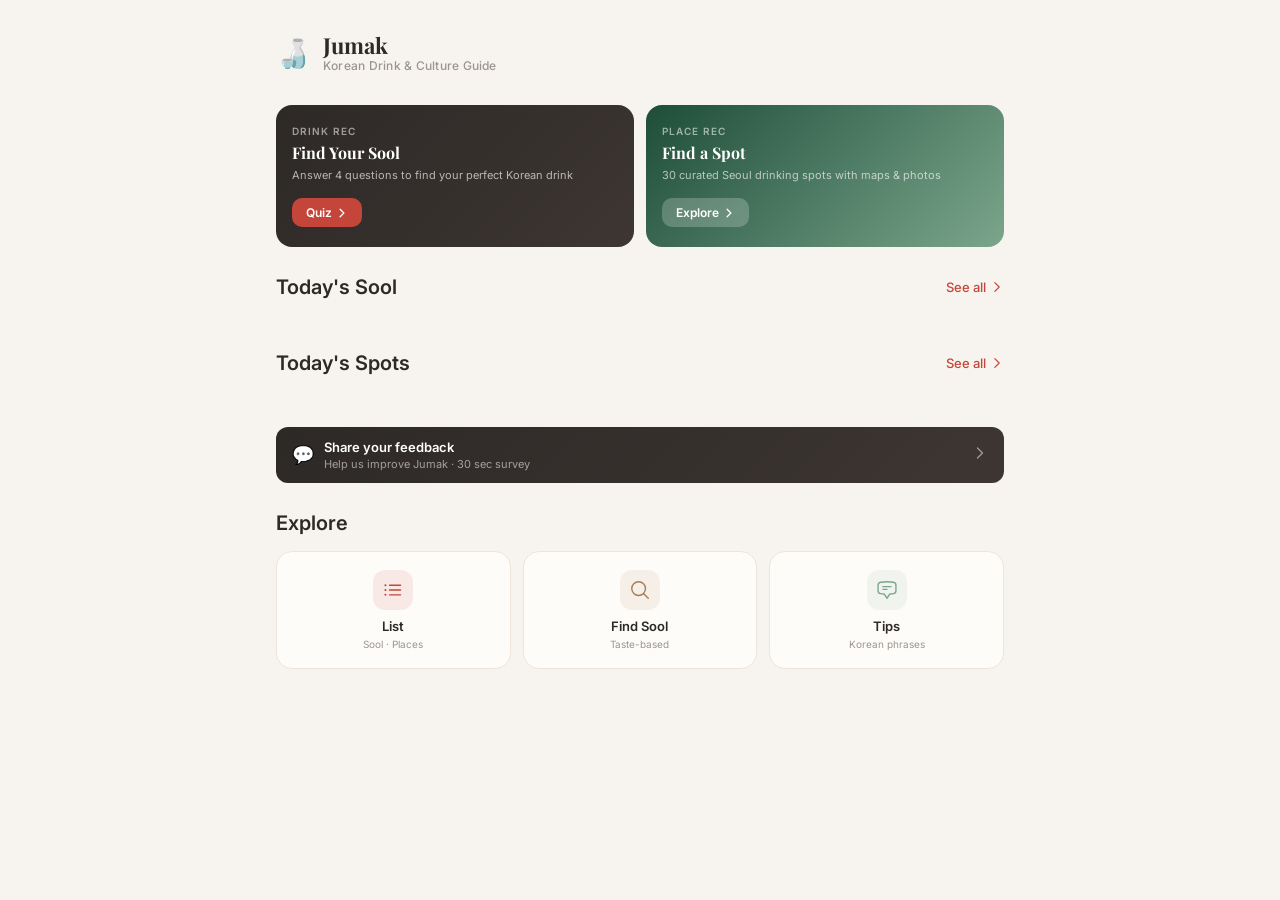
==== index.html @ 4ad9477e "Initial commit: sool-project with Amplitude analytics" ====
<!DOCTYPE html>
<html lang="en">
<head>
  <!-- Amplitude Analytics -->
  <script src="https://cdn.amplitude.com/libs/analytics-browser-2.11.1-min.js.gz"></script>
  <script>
    window.amplitude.init("5c9108f6f1aeab52f56dad94c7fa81e8", { autocapture: true });
  </script>
  <meta charset="UTF-8">
  <meta name="viewport" content="width=device-width, initial-scale=1.0, maximum-scale=1.0, user-scalable=no">
  <title>Jumak - Korean Drink Guide</title>
  <link rel="stylesheet" href="shared.css">
  <style>
    .hero-section {
      padding: 32px 20px 16px;
      display: flex;
      align-items: center;
      gap: 12px;
    }
    .hero-logo { font-size: 28px; line-height: 1; }
    .hero-title {
      font-family: 'Playfair Display', Georgia, serif;
      font-size: 22px; font-weight: 700; line-height: 1.2;
      color: var(--charcoal-900);
    }
    .hero-subtitle {
      font-size: 12px; color: var(--buncheong);
      font-weight: 500; letter-spacing: 0.02em;
    }

    /* CTA 2-col */
    .cta-row {
      display: grid;
      grid-template-columns: 1fr 1fr;
      gap: 12px;
      margin: 16px 20px 28px;
    }
    .cta-card {
      padding: 20px 16px;
      border-radius: 16px;
      color: white;
      text-decoration: none;
      display: block;
      transition: transform 0.15s;
    }
    .cta-card:active { transform: scale(0.97); }
    .cta-sool { background: linear-gradient(135deg, var(--charcoal-900) 0%, #3D3633 100%); }
    .cta-place { background: linear-gradient(135deg, #1E4D38 0%, var(--celadon) 100%); }
    .cta-label {
      font-size: 10px; font-weight: 600;
      text-transform: uppercase; letter-spacing: 0.1em;
      color: rgba(255,255,255,0.55); margin-bottom: 6px;
    }
    .cta-title {
      font-family: 'Playfair Display', Georgia, serif;
      font-size: 16px; font-weight: 700;
      margin-bottom: 5px; line-height: 1.25;
    }
    .cta-desc {
      font-size: 11px; color: rgba(255,255,255,0.65);
      margin-bottom: 14px; line-height: 1.45;
    }
    .cta-btn {
      display: inline-flex; align-items: center; gap: 4px;
      padding: 7px 14px; border-radius: 10px;
      font-size: 12px; font-weight: 600;
    }
    .cta-btn-dark { background: var(--dancheong); color: white; }
    .cta-btn-green { background: rgba(255,255,255,0.22); color: white; }

    /* Sool picks */
    .sool-picks-scroll {
      display: flex; gap: 14px;
      overflow-x: auto; padding: 0 20px 4px;
    }
    .sool-pick-card {
      flex-shrink: 0; width: 160px;
      border-radius: 16px; overflow: hidden;
      background: var(--cream-50);
      border: 1px solid var(--cream-200);
      box-shadow: 0 2px 8px rgba(45,41,38,0.07);
      cursor: pointer;
    }
    .sool-pick-card:active { transform: scale(0.97); }
    .sool-pick-img {
      width: 100%; height: 110px; position: relative;
    }
    .sool-pick-img img {
      position: absolute; inset: 0;
      width: 100%; height: 100%; object-fit: cover;
    }
    .sool-pick-img-fb {
      position: absolute; inset: 0;
      display: flex; align-items: center; justify-content: center;
      font-size: 32px; opacity: 0.28;
    }
    .sool-pick-body { padding: 10px 12px 14px; }
    .sool-pick-cat {
      font-size: 10px; font-weight: 600; color: var(--buncheong);
      text-transform: uppercase; letter-spacing: 0.07em; margin-bottom: 3px;
    }
    .sool-pick-name {
      font-size: 14px; font-weight: 700; color: var(--charcoal-900);
      line-height: 1.3; white-space: nowrap;
      overflow: hidden; text-overflow: ellipsis;
    }
    .sool-pick-abv { margin-top: 7px; }

    /* Place picks */
    .place-picks-scroll {
      display: flex; gap: 14px;
      overflow-x: auto; padding: 0 20px 4px;
    }
    .place-pick-card {
      flex-shrink: 0; width: 220px; aspect-ratio: 4/3;
      border-radius: 16px; overflow: hidden;
      position: relative;
      box-shadow: 0 4px 12px rgba(45,41,38,0.08);
      text-decoration: none; display: block;
    }
    .place-pick-card:active { transform: scale(0.97); }

    /* Feedback banner */
    .feedback-banner {
      display: flex; align-items: center; justify-content: space-between;
      margin: 0 20px 28px;
      padding: 12px 16px;
      border-radius: 12px;
      background: linear-gradient(135deg, var(--charcoal-900) 0%, #3D3633 100%);
      text-decoration: none;
      transition: opacity 0.15s;
    }
    .feedback-banner:active { opacity: 0.85; }
    .feedback-banner-left {
      display: flex; align-items: center; gap: 10px;
    }
    .feedback-banner-icon {
      font-size: 18px; line-height: 1; flex-shrink: 0;
    }
    .feedback-banner-text {
      font-size: 13px; font-weight: 600; color: white; line-height: 1.3;
    }
    .feedback-banner-sub {
      font-size: 11px; color: rgba(255,255,255,0.55); margin-top: 1px;
    }
    .feedback-banner-arrow {
      color: rgba(255,255,255,0.5); flex-shrink: 0;
    }

    /* Quick nav */
    .quick-grid {
      display: grid; grid-template-columns: repeat(3, 1fr);
      gap: 12px; padding: 0 20px;
    }
    .quick-item {
      display: flex; flex-direction: column; align-items: center;
      gap: 8px; padding: 18px 10px;
      background: var(--cream-50); border-radius: 16px;
      border: 1px solid var(--cream-200);
      text-decoration: none; color: var(--charcoal-900);
      transition: box-shadow 0.15s;
    }
    .quick-item:active { box-shadow: 0 4px 12px rgba(45,41,38,0.08); }
    .quick-icon {
      width: 40px; height: 40px; border-radius: 12px;
      display: flex; align-items: center; justify-content: center;
    }
    .quick-label { font-size: 13px; font-weight: 600; }
    .quick-sub { font-size: 10px; color: var(--buncheong); margin-top: -4px; }
  </style>
</head>
<body>
  <div class="page-content">

    <!-- Hero -->
    <section class="hero-section">
      <div class="hero-logo">&#x1F376;</div>
      <div>
        <h1 class="hero-title">Jumak</h1>
        <p class="hero-subtitle">Korean Drink &amp; Culture Guide</p>
      </div>
    </section>

    <!-- CTA cards -->
    <div class="cta-row">
      <a href="sool-finder.html" class="cta-card cta-sool">
        <div class="cta-label">Drink Rec</div>
        <div class="cta-title">Find Your Sool</div>
        <div class="cta-desc">Answer 4 questions to find your perfect Korean drink</div>
        <div class="cta-btn cta-btn-dark">
          Quiz
          <svg width="12" height="12" viewBox="0 0 24 24" fill="none" stroke="currentColor" stroke-width="2.5"><path stroke-linecap="round" stroke-linejoin="round" d="M8.25 4.5l7.5 7.5-7.5 7.5"/></svg>
        </div>
      </a>
      <a href="place-finder.html" class="cta-card cta-place">
        <div class="cta-label">Place Rec</div>
        <div class="cta-title">Find a Spot</div>
        <div class="cta-desc">30 curated Seoul drinking spots with maps &amp; photos</div>
        <div class="cta-btn cta-btn-green">
          Explore
          <svg width="12" height="12" viewBox="0 0 24 24" fill="none" stroke="currentColor" stroke-width="2.5"><path stroke-linecap="round" stroke-linejoin="round" d="M8.25 4.5l7.5 7.5-7.5 7.5"/></svg>
        </div>
      </a>
    </div>

    <!-- 오늘의 술 3가지 -->
    <section style="margin-bottom:32px">
      <div class="section-header">
        <h2>Today's Sool</h2>
        <a href="sool-guide.html">
          See all
          <svg width="14" height="14" viewBox="0 0 24 24" fill="none" stroke="currentColor" stroke-width="2"><path stroke-linecap="round" stroke-linejoin="round" d="M8.25 4.5l7.5 7.5-7.5 7.5"/></svg>
        </a>
      </div>
      <div class="sool-picks-scroll scrollbar-hide" id="sool-picks"></div>
    </section>

    <!-- 오늘의 장소 -->
    <section style="margin-bottom:32px">
      <div class="section-header">
        <h2>Today's Spots</h2>
        <a href="sool-guide.html?tab=places">
          See all
          <svg width="14" height="14" viewBox="0 0 24 24" fill="none" stroke="currentColor" stroke-width="2"><path stroke-linecap="round" stroke-linejoin="round" d="M8.25 4.5l7.5 7.5-7.5 7.5"/></svg>
        </a>
      </div>
      <div class="place-picks-scroll scrollbar-hide" id="place-picks"></div>
    </section>

    <!-- Feedback banner -->
    <a href="https://docs.google.com/forms/d/e/1FAIpQLSf00xsR5KoPyQWagZNErI5hKZoDeNQ90rLkrTSNPR_jAGz5iQ/viewform?usp=dialog" target="_blank" rel="noopener" class="feedback-banner">
      <div class="feedback-banner-left">
        <div class="feedback-banner-icon">💬</div>
        <div>
          <div class="feedback-banner-text">Share your feedback</div>
          <div class="feedback-banner-sub">Help us improve Jumak · 30 sec survey</div>
        </div>
      </div>
      <div class="feedback-banner-arrow">
        <svg width="16" height="16" viewBox="0 0 24 24" fill="none" stroke="currentColor" stroke-width="2"><path stroke-linecap="round" stroke-linejoin="round" d="M8.25 4.5l7.5 7.5-7.5 7.5"/></svg>
      </div>
    </a>

    <!-- 메뉴 바로가기 -->
    <section style="margin-bottom:36px">
      <div class="section-header"><h2>Explore</h2></div>
      <div class="quick-grid">
        <a href="sool-guide.html" class="quick-item">
          <div class="quick-icon" style="background:rgba(196,70,58,0.1)">
            <svg width="22" height="22" viewBox="0 0 24 24" fill="none" stroke="#C4463A" stroke-width="1.5"><path stroke-linecap="round" stroke-linejoin="round" d="M8.25 6.75h12M8.25 12h12m-12 5.25h12M3.75 6.75h.007v.008H3.75V6.75zm.375 0a.375.375 0 11-.75 0 .375.375 0 01.75 0zM3.75 12h.007v.008H3.75V12zm.375 0a.375.375 0 11-.75 0 .375.375 0 01.75 0zm-.375 5.25h.007v.008H3.75v-.008zm.375 0a.375.375 0 11-.75 0 .375.375 0 01.75 0z"/></svg>
          </div>
          <span class="quick-label">List</span>
          <span class="quick-sub">Sool · Places</span>
        </a>
        <a href="sool-finder.html" class="quick-item">
          <div class="quick-icon" style="background:rgba(166,124,82,0.1)">
            <svg width="22" height="22" viewBox="0 0 24 24" fill="none" stroke="#A67C52" stroke-width="1.5"><path stroke-linecap="round" stroke-linejoin="round" d="M21 21l-5.197-5.197m0 0A7.5 7.5 0 105.196 5.196a7.5 7.5 0 0010.607 10.607z"/></svg>
          </div>
          <span class="quick-label">Find Sool</span>
          <span class="quick-sub">Taste-based</span>
        </a>
        <a href="korean-tips.html" class="quick-item">
          <div class="quick-icon" style="background:rgba(123,166,140,0.1)">
            <svg width="22" height="22" viewBox="0 0 24 24" fill="none" stroke="#7BA68C" stroke-width="1.5"><path stroke-linecap="round" stroke-linejoin="round" d="M7.5 8.25h9m-9 3H12m-9.75 1.51c0 1.6 1.123 2.994 2.707 3.227 1.129.166 2.27.293 3.423.379.35.026.67.21.865.501L12 21l2.755-4.133a1.14 1.14 0 01.865-.501 48.172 48.172 0 003.423-.379c1.584-.233 2.707-1.626 2.707-3.228V6.741c0-1.602-1.123-2.995-2.707-3.228A48.394 48.394 0 0012 3c-2.392 0-4.744.175-7.043.513C3.373 3.746 2.25 5.14 2.25 6.741v6.018z"/></svg>
          </div>
          <span class="quick-label">Tips</span>
          <span class="quick-sub">Korean phrases</span>
        </a>
      </div>
    </section>

  </div>

  <script src="shared.js"></script>
  <script>
    document.body.insertAdjacentHTML('beforeend', renderTabBar('home'));

    function shuffle(arr) {
      const a = [...arr];
      for (let i = a.length - 1; i > 0; i--) {
        const j = Math.floor(Math.random() * (i + 1));
        [a[i], a[j]] = [a[j], a[i]];
      }
      return a;
    }

    async function init() {
      const [soolsData, imgData, placesData] = await Promise.all([
        getSools(), getImages(), getPlaces()
      ]);

      // ── 오늘의 술 3가지 (random) ──────────────────────────
      const soolContainer = document.getElementById('sool-picks');
      const randomSools = shuffle(soolsData.items).slice(0, 3);
      randomSools.forEach(sool => {
        const imgUrl = getSoolImageUrl(imgData, sool.id, sool.category);
        const gradient = getPlaceholderGradient(sool.category);
        const emoji = getCategoryEmoji(sool.category);
        const catName = CATEGORY_NAMES[sool.category] || sool.category;
        const card = document.createElement('div');
        card.className = 'sool-pick-card';
        card.onclick = () => { window.location.href = `sool-detail.html?id=${sool.id}`; };
        card.innerHTML = `
          <div class="sool-pick-img" style="background:${gradient}">
            ${imgUrl
              ? `<img src="${imgUrl}" alt="${sool.name}" loading="lazy" onerror="this.style.display='none';this.nextElementSibling.style.display='flex'">`
              : ''
            }
            <div class="sool-pick-img-fb" style="${imgUrl ? 'display:none' : ''}">${emoji}</div>
          </div>
          <div class="sool-pick-body">
            <div class="sool-pick-cat">${catName}</div>
            <div class="sool-pick-name">${sool.name}</div>
            <div class="sool-pick-abv">
              <span class="abv-badge ${abvBadgeClass(sool.abv)}">${sool.abv}% · ${abvLabel(sool.abv)}</span>
            </div>
          </div>`;
        soolContainer.appendChild(card);
      });

      // ── 오늘의 장소 5곳 (random) ──────────────────────────
      const placeContainer = document.getElementById('place-picks');
      const allPlaces = placesData.places || placesData.items || placesData;
      const randPlaces = shuffle(allPlaces).slice(0, 5);
      randPlaces.forEach(place => {
        const emoji = PLACE_CATEGORY_EMOJI[place.category] || '📍';
        const label = PLACE_CATEGORY_LABELS[place.category] || place.categoryLabel || '';
        const card = document.createElement('a');
        card.className = 'place-pick-card';
        card.href = place.googleMapsUrl;
        card.target = '_blank';
        card.rel = 'noopener noreferrer';
        card.innerHTML = `
          <div style="position:absolute;inset:0;background:linear-gradient(135deg,#1E4D38,#7BA68C)">
            ${place.imageUrl
              ? `<img src="${place.imageUrl}" alt="${place.nameEn}" style="width:100%;height:100%;object-fit:cover;display:block" loading="lazy" onerror="this.style.display='none'">`
              : ''
            }
          </div>
          <div style="position:absolute;inset:0;background:linear-gradient(to top,rgba(0,0,0,0.75) 0%,rgba(0,0,0,0.08) 55%,transparent 100%)"></div>
          <div style="position:absolute;top:10px;left:10px;background:rgba(255,255,255,0.18);backdrop-filter:blur(4px);-webkit-backdrop-filter:blur(4px);padding:3px 9px;border-radius:9999px;font-size:10px;color:white;font-weight:600">${emoji} ${label}</div>
          <div style="position:absolute;bottom:0;left:0;right:0;padding:14px">
            <div style="font-size:14px;font-weight:700;color:white;line-height:1.3">${place.nameEn}</div>
            <div style="font-size:11px;color:rgba(255,255,255,0.75);margin-top:2px;font-family:'Noto Sans KR',sans-serif">${place.nameKo}</div>
            <div style="display:flex;align-items:center;gap:3px;margin-top:5px;font-size:10px;color:rgba(255,255,255,0.65)">
              <svg width="10" height="10" viewBox="0 0 24 24" fill="none" stroke="currentColor" stroke-width="2"><path d="M21 10c0 7-9 13-9 13s-9-6-9-13a9 9 0 0118 0z"/><circle cx="12" cy="10" r="3"/></svg>
              ${place.gu}${place.neighborhood ? ' · ' + place.neighborhood : ''}
            </div>
          </div>`;
        placeContainer.appendChild(card);
      });
    }

    init();
  </script>
</body>
</html>
---- shared.css ----
/* Sool - Shared Styles */
@import url('https://fonts.googleapis.com/css2?family=Playfair+Display:wght@400;600;700&family=Inter:wght@300;400;500;600;700&family=Noto+Sans+KR:wght@400;500;700&display=swap');

:root {
  --charcoal-900: #2D2926;
  --charcoal-700: #4A4543;
  --charcoal-500: #6B6562;
  --cream-50: #FEFCF9;
  --cream-100: #F7F3EE;
  --cream-200: #EDE5DA;
  --dancheong: #C4463A;
  --dancheong-dark: #A63830;
  --celadon: #7BA68C;
  --onggi: #A67C52;
  --buncheong: #9B9590;
  --sweet: #E8A87C;
  --dry: #D4C5A9;
  --fruity: #C97B84;
  --earthy: #8B7355;
  --acidic: #6B8CAE;
}

* { margin: 0; padding: 0; box-sizing: border-box; }

html {
  font-family: 'Inter', -apple-system, sans-serif;
  background: var(--cream-100);
  color: var(--charcoal-900);
  -webkit-font-smoothing: antialiased;
}

body {
  min-height: 100vh;
  padding-bottom: 80px;
  background: var(--cream-100);
}

.font-display { font-family: 'Playfair Display', Georgia, serif; }
.font-korean { font-family: 'Noto Sans KR', sans-serif; }

/* Scrollbar hide */
.scrollbar-hide::-webkit-scrollbar { display: none; }
.scrollbar-hide { -ms-overflow-style: none; scrollbar-width: none; }

/* Tab bar */
.tab-bar {
  position: fixed;
  bottom: 0;
  left: 0;
  right: 0;
  background: var(--cream-50);
  border-top: 1px solid var(--cream-200);
  display: flex;
  justify-content: space-around;
  align-items: center;
  height: 64px;
  padding: 8px 24px 12px;
  z-index: 50;
}

.tab-item {
  display: flex;
  flex-direction: column;
  align-items: center;
  gap: 4px;
  text-decoration: none;
  font-size: 11px;
  font-weight: 600;
  text-transform: uppercase;
  letter-spacing: 0.05em;
  color: var(--buncheong);
  transition: color 0.15s;
}

.tab-item.active { color: var(--dancheong); }

.tab-item svg { width: 24px; height: 24px; }

/* Top nav */
.top-nav {
  position: sticky;
  top: 0;
  width: 100%;
  background: rgba(247, 243, 238, 0.9);
  backdrop-filter: blur(12px);
  -webkit-backdrop-filter: blur(12px);
  display: flex;
  align-items: center;
  justify-content: space-between;
  padding: 0 20px;
  height: 56px;
  z-index: 40;
}

.top-nav .back-btn {
  width: 40px; height: 40px;
  display: flex; align-items: center; justify-content: center;
  background: none; border: none; cursor: pointer;
  color: var(--charcoal-900);
}

.top-nav .nav-title {
  font-size: 17px; font-weight: 600; text-align: center;
  flex: 1; overflow: hidden; text-overflow: ellipsis; white-space: nowrap;
}

.top-nav .nav-action {
  width: 40px; height: 40px;
  display: flex; align-items: center; justify-content: center;
}

/* Page transition */
.page-content {
  animation: fadeIn 0.25s ease-in-out;
}

@keyframes fadeIn {
  from { opacity: 0; transform: translateY(8px); }
  to { opacity: 1; transform: translateY(0); }
}

/* Chip */
.chip {
  flex-shrink: 0;
  padding: 8px 16px;
  border-radius: 9999px;
  font-size: 13px;
  font-weight: 500;
  cursor: pointer;
  transition: all 0.15s;
  border: 1px solid var(--cream-200);
  background: var(--cream-50);
  color: var(--charcoal-500);
  white-space: nowrap;
}

.chip.active {
  background: var(--charcoal-900);
  color: var(--cream-50);
  border-color: var(--charcoal-900);
}

/* Primary button */
.btn-primary {
  width: 100%;
  padding: 14px;
  border-radius: 12px;
  background: var(--dancheong);
  color: white;
  font-size: 15px;
  font-weight: 600;
  text-align: center;
  border: none;
  cursor: pointer;
  transition: background 0.15s;
  box-shadow: 0 1px 3px rgba(45,41,38,0.06);
  text-decoration: none;
  display: block;
}

.btn-primary:active { background: var(--dancheong-dark); }

.btn-secondary {
  width: 100%;
  padding: 14px;
  border-radius: 12px;
  background: var(--cream-100);
  color: var(--charcoal-900);
  font-size: 15px;
  font-weight: 600;
  text-align: center;
  border: 1px solid var(--cream-200);
  cursor: pointer;
  transition: background 0.15s;
  text-decoration: none;
  display: block;
}

.btn-secondary:active { background: var(--cream-200); }

/* Card base */
.card {
  background: var(--cream-50);
  border-radius: 16px;
  border: 1px solid var(--cream-200);
  box-shadow: 0 1px 3px rgba(45,41,38,0.06);
  transition: box-shadow 0.15s;
}

.card:active { box-shadow: 0 4px 12px rgba(45,41,38,0.08); }

/* Section header */
.section-header {
  display: flex;
  align-items: center;
  justify-content: space-between;
  padding: 0 20px;
  margin-bottom: 16px;
}

.section-header h2 {
  font-size: 20px;
  font-weight: 600;
}

.section-header a {
  font-size: 13px;
  font-weight: 500;
  color: var(--dancheong);
  text-decoration: none;
  display: flex;
  align-items: center;
  gap: 4px;
}

/* Placeholder images */
.img-placeholder {
  display: flex;
  align-items: center;
  justify-content: center;
  font-size: 24px;
  font-weight: 700;
  color: rgba(45,41,38,0.3);
}

/* Taste tag */
.taste-tag {
  display: inline-flex;
  align-items: center;
  gap: 4px;
  font-size: 12px;
  font-weight: 500;
  padding: 4px 10px;
  border-radius: 9999px;
}

/* ABV badge colors */
.abv-light { background: rgba(34,197,94,0.1); color: #16a34a; }
.abv-medium { background: rgba(245,158,11,0.1); color: #d97706; }
.abv-strong { background: rgba(249,115,22,0.1); color: #ea580c; }
.abv-very-strong { background: rgba(239,68,68,0.1); color: #dc2626; }

/* English badge */
.english-badge {
  font-size: 11px;
  font-weight: 600;
  padding: 2px 6px;
  border-radius: 4px;
  background: rgba(123,166,140,0.1);
  color: #7BA68C;
}

/* Responsive */
@media (min-width: 640px) {
  .card-grid { display: grid; grid-template-columns: repeat(2, 1fr); gap: 16px; }
}

@media (min-width: 768px) {
  body { max-width: 768px; margin: 0 auto; }
}

/* Full screen overlay */
.fullscreen-overlay {
  position: fixed;
  inset: 0;
  background: var(--cream-50);
  z-index: 60;
  display: flex;
  flex-direction: column;
  align-items: center;
  justify-content: center;
  padding: 40px;
}

.fullscreen-overlay .close-btn {
  position: absolute;
  top: 24px;
  right: 24px;
  width: 40px; height: 40px;
  display: flex; align-items: center; justify-content: center;
  background: none; border: none; cursor: pointer;
  color: var(--charcoal-500);
}

/* Loading spinner */
@keyframes spin {
  to { transform: rotate(360deg); }
}

.spinner {
  width: 32px; height: 32px;
  border: 3px solid var(--cream-200);
  border-top-color: var(--dancheong);
  border-radius: 50%;
  animation: spin 0.8s linear infinite;
}

/* Finder progress dots */
.progress-dots {
  display: flex;
  gap: 8px;
  justify-content: center;
}

.progress-dot {
  width: 10px; height: 10px;
  border-radius: 50%;
  background: var(--cream-200);
  transition: all 0.25s;
}

.progress-dot.active {
  background: var(--dancheong);
  transform: scale(1.2);
}

.progress-dot.done {
  background: var(--celadon);
}
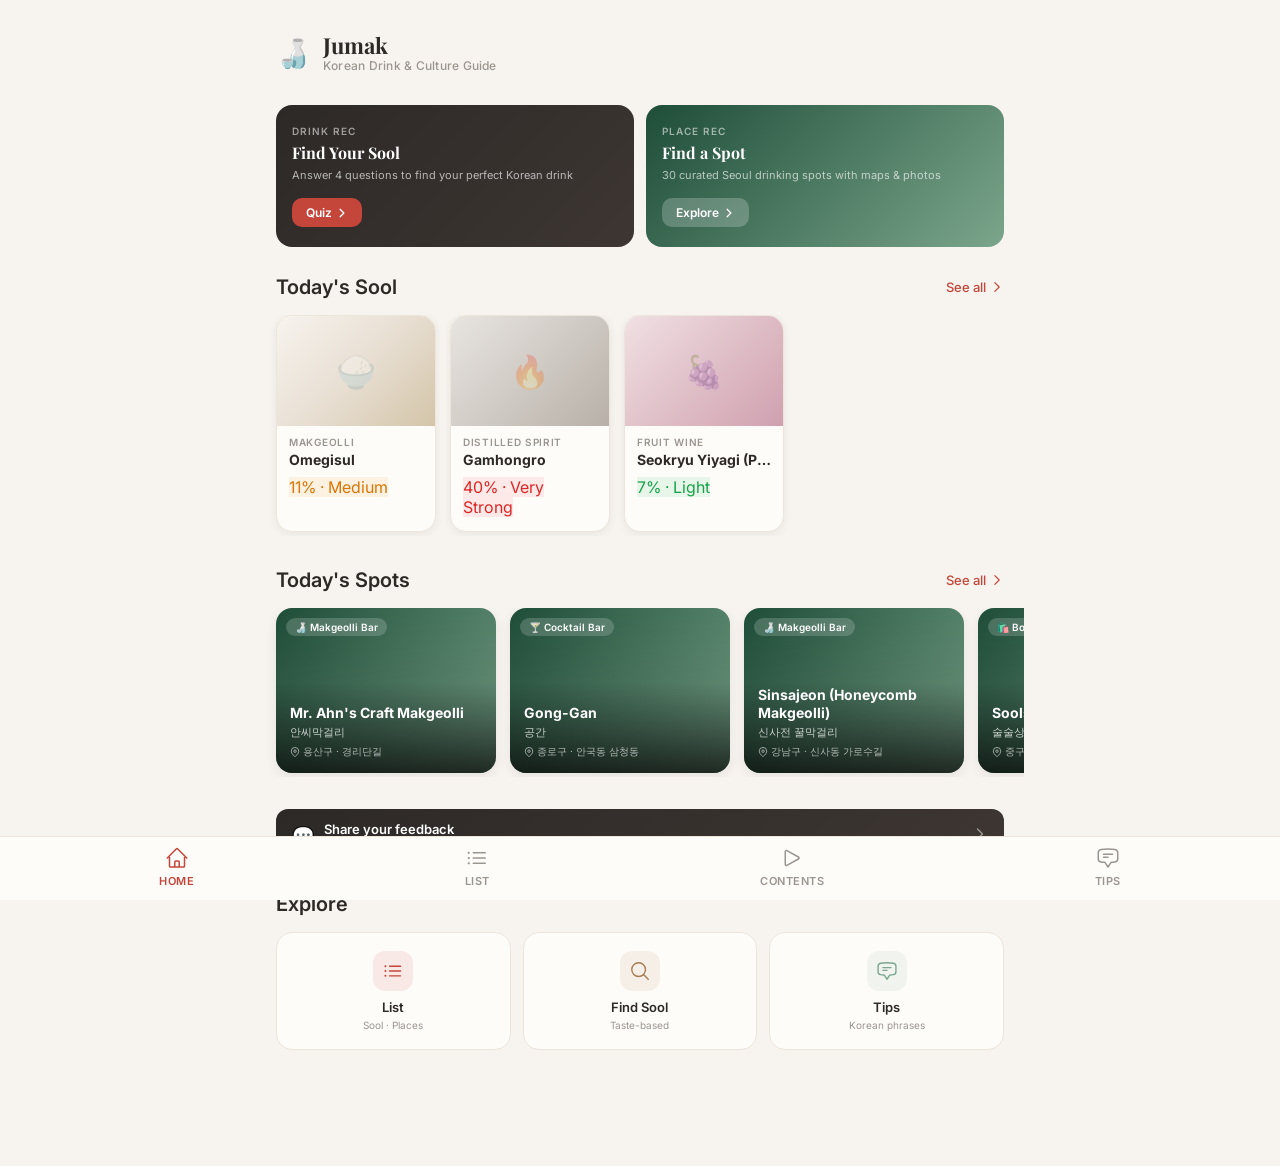
==== commit 6bf7e210: "feat: add Contents tab, JSON data layer, finders, sool detail; weekly YouTube auto-update - Add new " ====
--- a/index.html
+++ b/index.html
@@ -1,15 +1,15 @@
 <!DOCTYPE html>
 <html lang="en">
 <head>
+  <meta charset="UTF-8">
+  <meta name="viewport" content="width=device-width, initial-scale=1.0, maximum-scale=1.0, user-scalable=no">
+  <title>Jumak - Korean Drink Guide</title>
+  <link rel="stylesheet" href="shared.css">
   <!-- Amplitude Analytics -->
   <script src="https://cdn.amplitude.com/libs/analytics-browser-2.11.1-min.js.gz"></script>
   <script>
     window.amplitude.init("5c9108f6f1aeab52f56dad94c7fa81e8", { autocapture: true });
   </script>
-  <meta charset="UTF-8">
-  <meta name="viewport" content="width=device-width, initial-scale=1.0, maximum-scale=1.0, user-scalable=no">
-  <title>Jumak - Korean Drink Guide</title>
-  <link rel="stylesheet" href="shared.css">
   <style>
     .hero-section {
       padding: 32px 20px 16px;
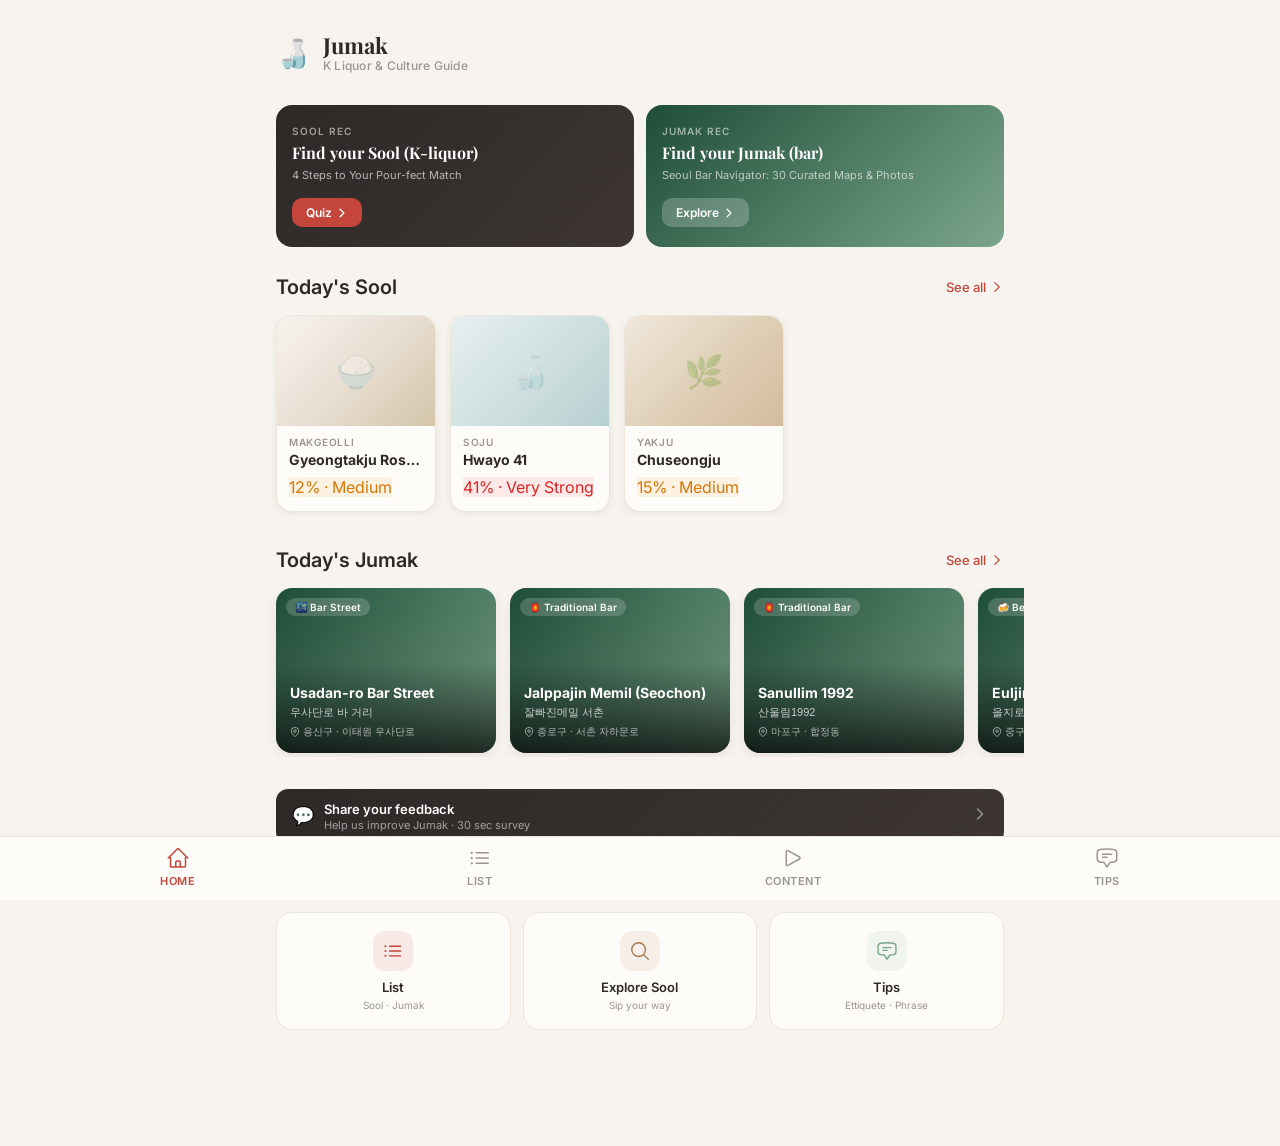
==== commit 22cafd9c: "UX writing revisions across all screens (65 items) Apply UX writing review feedback from "UX-WRITING" ====
--- a/index.html
+++ b/index.html
@@ -3,7 +3,7 @@
 <head>
   <meta charset="UTF-8">
   <meta name="viewport" content="width=device-width, initial-scale=1.0, maximum-scale=1.0, user-scalable=no">
-  <title>Jumak - Korean Drink Guide</title>
+  <title>Jumak - K Mixology & Local Bars</title>
   <link rel="stylesheet" href="shared.css">
   <!-- Amplitude Analytics -->
   <script src="https://cdn.amplitude.com/libs/analytics-browser-2.11.1-min.js.gz"></script>
@@ -177,25 +177,25 @@
       <div class="hero-logo">&#x1F376;</div>
       <div>
         <h1 class="hero-title">Jumak</h1>
-        <p class="hero-subtitle">Korean Drink &amp; Culture Guide</p>
+        <p class="hero-subtitle">K Liquor &amp; Culture Guide</p>
       </div>
     </section>
 
     <!-- CTA cards -->
     <div class="cta-row">
       <a href="sool-finder.html" class="cta-card cta-sool">
-        <div class="cta-label">Drink Rec</div>
-        <div class="cta-title">Find Your Sool</div>
-        <div class="cta-desc">Answer 4 questions to find your perfect Korean drink</div>
+        <div class="cta-label">Sool Rec</div>
+        <div class="cta-title">Find your Sool (K-liquor)</div>
+        <div class="cta-desc">4 Steps to Your Pour-fect Match</div>
         <div class="cta-btn cta-btn-dark">
           Quiz
           <svg width="12" height="12" viewBox="0 0 24 24" fill="none" stroke="currentColor" stroke-width="2.5"><path stroke-linecap="round" stroke-linejoin="round" d="M8.25 4.5l7.5 7.5-7.5 7.5"/></svg>
         </div>
       </a>
       <a href="place-finder.html" class="cta-card cta-place">
-        <div class="cta-label">Place Rec</div>
-        <div class="cta-title">Find a Spot</div>
-        <div class="cta-desc">30 curated Seoul drinking spots with maps &amp; photos</div>
+        <div class="cta-label">Jumak Rec</div>
+        <div class="cta-title">Find your Jumak (bar)</div>
+        <div class="cta-desc">Seoul Bar Navigator: 30 Curated Maps &amp; Photos</div>
         <div class="cta-btn cta-btn-green">
           Explore
           <svg width="12" height="12" viewBox="0 0 24 24" fill="none" stroke="currentColor" stroke-width="2.5"><path stroke-linecap="round" stroke-linejoin="round" d="M8.25 4.5l7.5 7.5-7.5 7.5"/></svg>
@@ -218,7 +218,7 @@
     <!-- 오늘의 장소 -->
     <section style="margin-bottom:32px">
       <div class="section-header">
-        <h2>Today's Spots</h2>
+        <h2>Today's Jumak</h2>
         <a href="sool-guide.html?tab=places">
           See all
           <svg width="14" height="14" viewBox="0 0 24 24" fill="none" stroke="currentColor" stroke-width="2"><path stroke-linecap="round" stroke-linejoin="round" d="M8.25 4.5l7.5 7.5-7.5 7.5"/></svg>
@@ -250,21 +250,21 @@
             <svg width="22" height="22" viewBox="0 0 24 24" fill="none" stroke="#C4463A" stroke-width="1.5"><path stroke-linecap="round" stroke-linejoin="round" d="M8.25 6.75h12M8.25 12h12m-12 5.25h12M3.75 6.75h.007v.008H3.75V6.75zm.375 0a.375.375 0 11-.75 0 .375.375 0 01.75 0zM3.75 12h.007v.008H3.75V12zm.375 0a.375.375 0 11-.75 0 .375.375 0 01.75 0zm-.375 5.25h.007v.008H3.75v-.008zm.375 0a.375.375 0 11-.75 0 .375.375 0 01.75 0z"/></svg>
           </div>
           <span class="quick-label">List</span>
-          <span class="quick-sub">Sool · Places</span>
+          <span class="quick-sub">Sool · Jumak</span>
         </a>
         <a href="sool-finder.html" class="quick-item">
           <div class="quick-icon" style="background:rgba(166,124,82,0.1)">
             <svg width="22" height="22" viewBox="0 0 24 24" fill="none" stroke="#A67C52" stroke-width="1.5"><path stroke-linecap="round" stroke-linejoin="round" d="M21 21l-5.197-5.197m0 0A7.5 7.5 0 105.196 5.196a7.5 7.5 0 0010.607 10.607z"/></svg>
           </div>
-          <span class="quick-label">Find Sool</span>
-          <span class="quick-sub">Taste-based</span>
+          <span class="quick-label">Explore Sool</span>
+          <span class="quick-sub">Sip your way</span>
         </a>
         <a href="korean-tips.html" class="quick-item">
           <div class="quick-icon" style="background:rgba(123,166,140,0.1)">
             <svg width="22" height="22" viewBox="0 0 24 24" fill="none" stroke="#7BA68C" stroke-width="1.5"><path stroke-linecap="round" stroke-linejoin="round" d="M7.5 8.25h9m-9 3H12m-9.75 1.51c0 1.6 1.123 2.994 2.707 3.227 1.129.166 2.27.293 3.423.379.35.026.67.21.865.501L12 21l2.755-4.133a1.14 1.14 0 01.865-.501 48.172 48.172 0 003.423-.379c1.584-.233 2.707-1.626 2.707-3.228V6.741c0-1.602-1.123-2.995-2.707-3.228A48.394 48.394 0 0012 3c-2.392 0-4.744.175-7.043.513C3.373 3.746 2.25 5.14 2.25 6.741v6.018z"/></svg>
           </div>
           <span class="quick-label">Tips</span>
-          <span class="quick-sub">Korean phrases</span>
+          <span class="quick-sub">Ettiquete · Phrase</span>
         </a>
       </div>
     </section>
